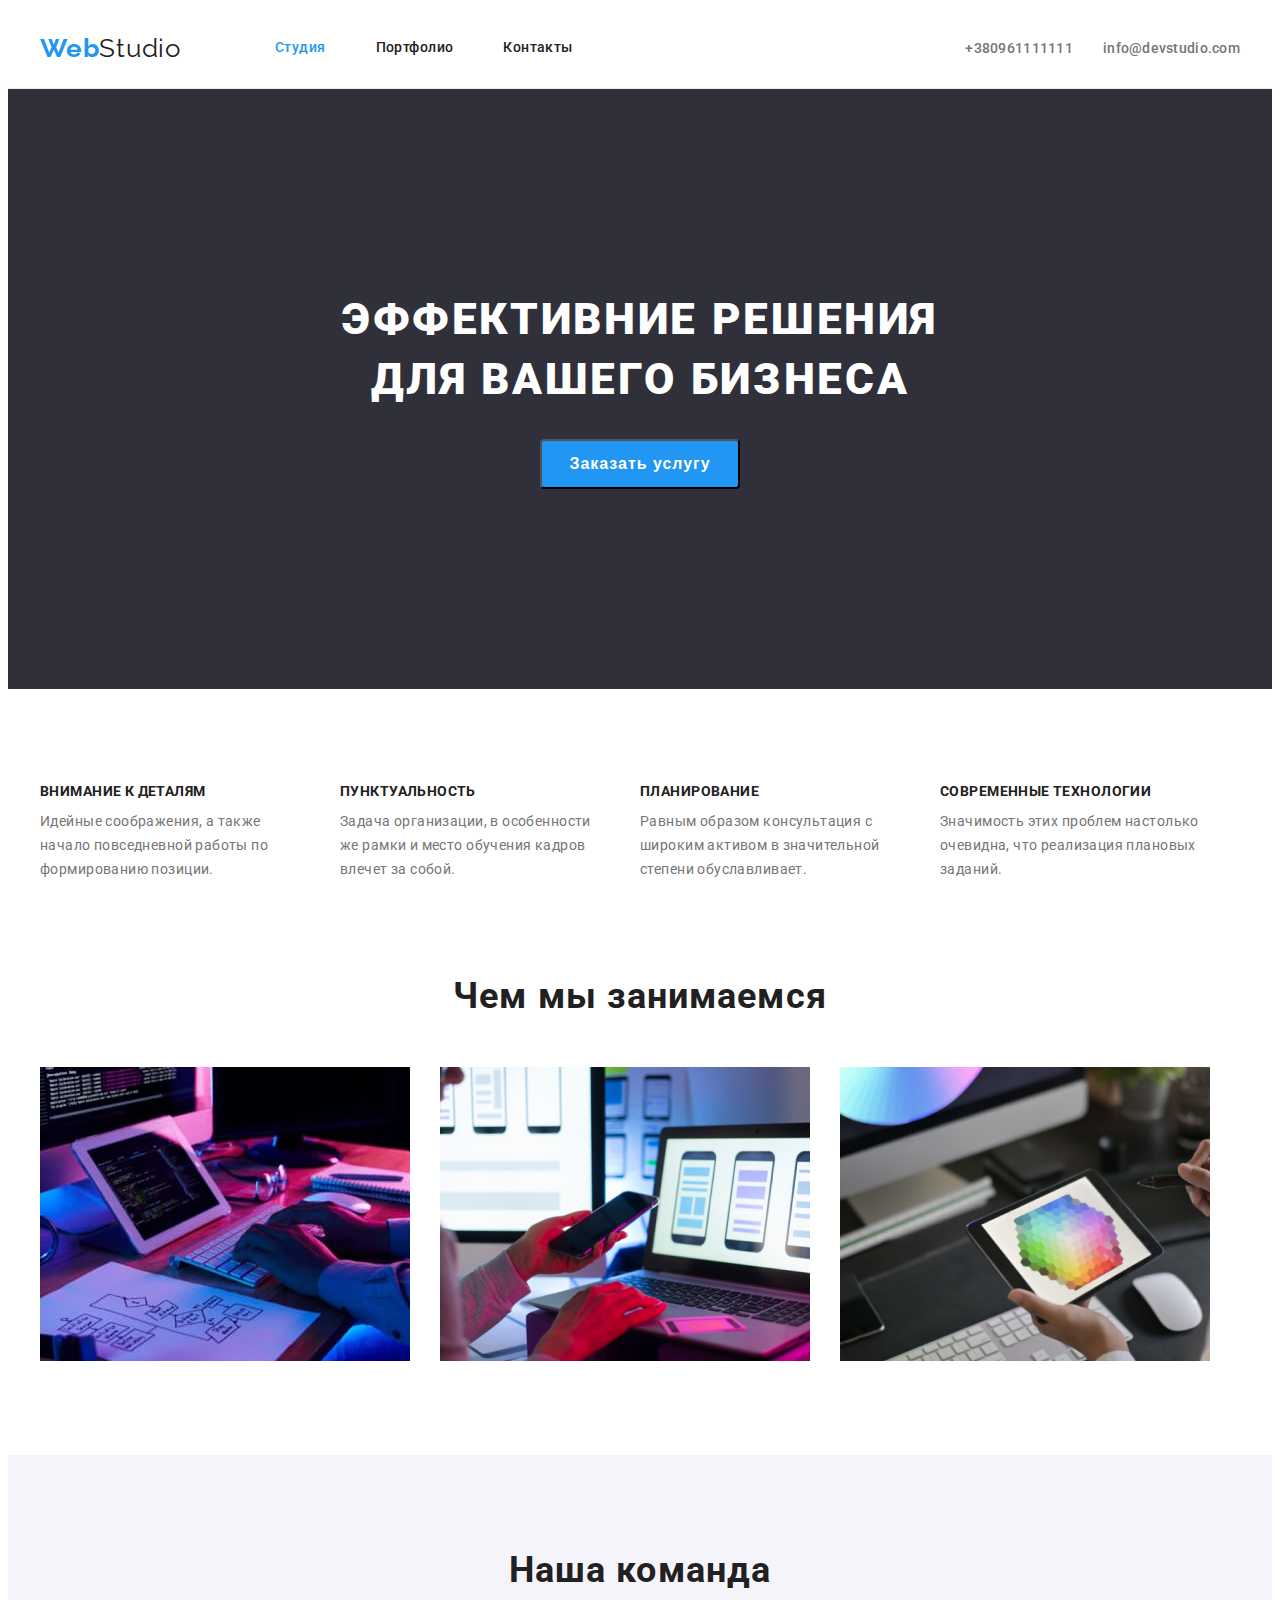
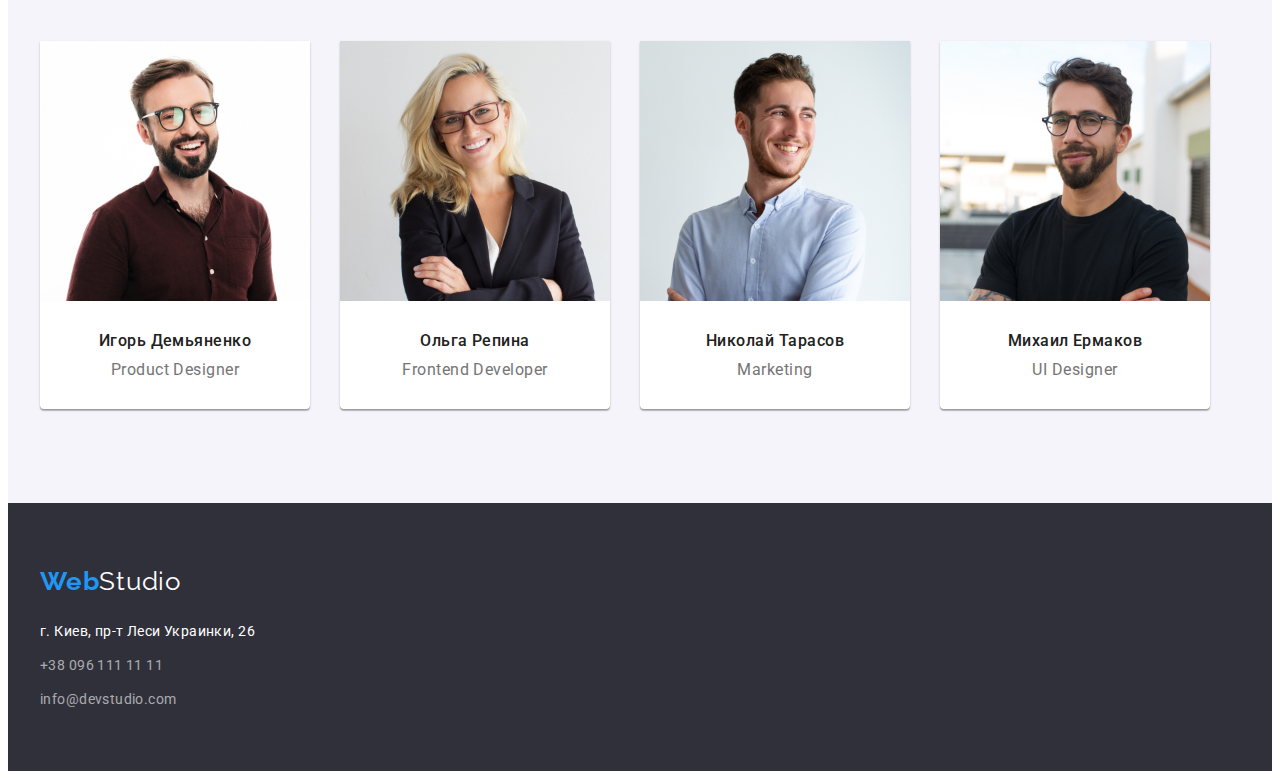
==== index.html @ aa166f22 "homework 4" ====
<!DOCTYPE html>
<html lang="ru">
  <head>
    <meta charset="UTF-8" />
    <link
      rel="stylesheet"
      href="https://cdnjs.cloudflare.com/ajax/libs/modern-normalize/1.1.0/modern-normalize.min.css"
      integrity="sha512-wpPYUAdjBVSE4KJnH1VR1HeZfpl1ub8YT/NKx4PuQ5NmX2tKuGu6U/JRp5y+Y8XG2tV+wKQpNHVUX03MfMFn9Q=="
      crossorigin="anonymous"
      referrerpolicy="no-referrer"
    />
    <title>WebStudio</title>
    <link rel="stylesheet" href="./css/styles.css" />
    <link rel="preconnect" href="https://fonts.googleapis.com" />
    <link rel="preconnect" href="https://fonts.gstatic.com" crossorigin />
    <link
      href="https://fonts.googleapis.com/css2?family=Raleway:wght@700&family=Roboto:wght@400;500;700;900&display=swap"
      rel="stylesheet"
    />
  </head>
  <body>
    <header class="header">
      <div class="header-container container">
        <nav class="header-navigation">
          <a href="./index.html" class="header-logo link">
            Web<span class="studio">Studio</span>
          </a>
          <ul class="header-list link">
            <li class="header-item">
              <a class="header-link link active-page" href="/index.html"
                >Студия</a
              >
            </li>
            <li class="header-item">
              <a class="header-link link" href="./Partfolio.html">Портфолио</a>
            </li>
            <li class="header-item">
              <a class="header-link link" href="">Контакты</a>
            </li>
          </ul>
        </nav>

        <ul class="contacts-header">
          <li class="blyat">
            <a class="header-phone" href="tel:+380961111111">+380961111111</a>
          </li>
          <li class="blyat">
            <a class="header-mail" href="mailto:info@devstudio.com"
              >info@devstudio.com</a
            >
          </li>
        </ul>
      </div>
    </header>

    <main>
      <section class="hero-box section">
        <div class="container">
          <h1 class="slogan">
            ЭФФЕКТИВНИЕ РЕШЕНИЯ<br />
            ДЛЯ ВАШЕГО БИЗНЕСА
          </h1>

          <button class="main-button" type="button">Заказать услугу</button>
        </div>
      </section>

      <section class="about section">
        <div class="container">
          <ul class="about-list">
            <li class="about-pluses">
              <h3 class="pluses">ВНИМАНИЕ К ДЕТАЛЯМ</h3>
              <p class="content">
                Идейные соображения, а также начало повседневной работы по
                формированию позиции.
              </p>
            </li>

            <li class="about-pluses">
              <h3 class="pluses">ПУНКТУАЛЬНОСТЬ</h3>
              <p class="content">
                Задача организации, в особенности же рамки и место обучения
                кадров влечет за собой.
              </p>
            </li>

            <li class="about-pluses">
              <h3 class="pluses">ПЛАНИРОВАНИЕ</h3>
              <p class="content">
                Равным образом консультация с широким активом в значительной
                степени обуславливает.
              </p>
            </li>

            <li class="about-pluses">
              <h3 class="pluses">СОВРЕМЕННЫЕ ТЕХНОЛОГИИ</h3>
              <p class="content">
                Значимость этих проблем настолько очевидна, что реализация
                плановых заданий.
              </p>
            </li>
          </ul>
        </div>
      </section>

      <section class="section our-task">
        <div class="container">
          <h2 class="our-job">Чем мы занимаемся</h2>

          <ul class="job-photos">
            <li class="job-li">
              <img src="./images/img.jpg" alt="парень пишет код" width="370" />
            </li>

            <li class="job-li">
              <img
                src="./images/img(1).png"
                alt="парень смотрит в смартфон"
                width="370"
              />
            </li>

            <li class="job-li">
              <img
                src="./images/img(2).png"
                alt="рисует соты на ipad"
                width="370"
              />
            </li>
          </ul>
        </div>
      </section>

      <section class="team-bg section">
        <div class="container">
          <h2 class="our-team">Наша команда</h2>

          <ul class="team-list">
            <li class="team">
              <img
                src="./images/img(3).jpg"
                alt="Игорь Демьяненко"
                width="270"
              />
              <div class="squad-names">
                <h3 class="squad">Игорь Демьяненко</h3>
                <p class="squad-job">Product Designer</p>
              </div>
            </li>

            <li class="team">
              <img src="./images/img(4).jpg" alt="Ольга Репина" width="270" />
              <div class="squad-names">
                <h3 class="squad">Ольга Репина</h3>
                <p class="squad-job">Frontend Developer</p>
              </div>
            </li>

            <li class="team">
              <img
                src="./images/img(5).jpg"
                alt="Николай Тарасов"
                width="270"
              />
              <div class="squad-names">
                <h3 class="squad">Николай Тарасов</h3>
                <p class="squad-job">Marketing</p>
              </div>
            </li>

            <li class="team">
              <img src="./images/img(6).jpg" alt="Михаил Ермаков" width="270" />
              <div class="squad-names">
                <h3 class="squad">Михаил Ермаков</h3>
                <p class="squad-job">UI Designer</p>
              </div>
            </li>
          </ul>
        </div>
      </section>
    </main>

    <footer class="footer-first">
      <div class="footer container">
        <a href="./index.html" class="webstudio-footer">
          Web<span class="studio-footer">Studio</span>
        </a>

        <address class="footer-links">
          <a
            class="footer-map first-footer-links"
            target="_blank"
            rel="noopener noreferrer"
            href="https://www.google.com/maps/place/%D0%B1%D1%83%D0%BB%D1%8C%D0%B2%D0%B0%D1%80+%D0%9B%D0%B5%D1%81%D1%96+%D0%A3%D0%BA%D1%80%D0%B0%D1%97%D0%BD%D0%BA%D0%B8,+26,+%D0%9A%D0%B8%D1%97%D0%B2,+02000/@50.4265807,30.5361971,17z/data=!3m1!4b1!4m5!3m4!1s0x40d4cf0e033ecbe9:0x57a4dffefec77da0!8m2!3d50.4265807!4d30.5383858"
            >г. Киев, пр-т Леси Украинки, 26</a
          >
          <a class="footer-phone first-footer-links" href="tel:+380961111111"
            >+38 096 111 11 11</a
          >
          <a
            class="footer-mail first-footer-links"
            href="mailto:info@devstudio.com"
            >info@devstudio.com</a
          >
        </address>
      </div>
    </footer>
  </body>
</html>
---- css/styles.css ----
:root{
    
    --theme-color: #2196F3;

    --text-primary: #212121;
    --text-secondary: #757575;

  

}

body {
    font-family: "Roboto", sans-serif;
    letter-spacing: 0.02em;
  }

ul{
    list-style: none;
}

a{
    text-decoration: none;
}

address{
    font-style: normal;
}

.section{
    padding-top: 94px;
    padding-bottom: 94px;
    padding: 94px 0;
}

.container{  
        padding: 0 15px;
        width: 1200px;
        margin: 0 auto;
}



p,
h1,
h2,
h3,
h4,
h5,
h6 {
  margin: 0;
}

ul {
  list-style: none;
  margin: 0;
  padding-left: 0;
}

img {
  display: block;
  max-width: 100%;
  height: auto;
}




/* =========== Header styles starts here =========== */

.header-list {
    display: flex;
  }
  .header-item:not(:last-child) {
    margin-right: 50px;
  }
 

  .header {
    border-bottom: 1px solid #ececec;
    padding: 0;
  }




.header-container{
    display: flex;
    align-items: center;
    
   

}


.header-navigation {
    display: flex;
    align-items: center;
  }




.contacts-header{
    display: flex;
    margin-left: auto;
    align-items: center;

}

.blyat:not(:last-child){
        margin-right: 30px;
      
}


.header-logo {
    color: var(--theme-color);
    font-family: Raleway;
    font-weight: 700;
    font-size: 26px;
    line-height: 1.19;
    letter-spacing: 0.03em;
    margin-right: 94px;
  }

  .header-link {
    font-weight: 500;
    font-size: 14px;
    line-height: 1.14;
    letter-spacing: 0.03em;
    color: var(--text-primary);
    padding-top: 32px;
    padding-bottom: 32px;
    display: block;
  }
  
  .header-link:hover,
  .header-link:focus {
    color: var(--theme-color);
  }




.studio{

font-family: Raleway;
font-size: 26px;
font-style: normal;
font-weight: 400;
line-height: 36px;
letter-spacing: 0.03em;
text-align: left;

color: var(--text-primary);
}




.nav-link{
    
    
    
    font-size: 14px;
 
    font-weight: 500;
    line-height: 16px;
    letter-spacing: 0.02em;
    text-align: left;
      
     color: var(--text-primary)

}       
.nav-link:hover,
.nav-link:focus{
    color: var(--theme-color)
}           
.active-page{
    color: var(--theme-color);
}


.header-phone,
.header-mail{
   
    font-size: 14px;
   
    font-weight: 500;
    line-height: 16px;
    letter-spacing: 0.02em;
    text-align: left;

    color: var(--text-secondary)
}
.header-phone:hover,
.header-mail:hover,
.header-phone:focus,
.header-mail:focus{

    color: var(--theme-color);
}
.slogan{
   
    font-size: 44px;
  
    font-weight: 900;
    line-height: 60px;
    letter-spacing: 0.06em;
    text-align: center;
    margin-bottom: 30px;
    

color: #FFFFFF;
}


.main-button{  
 
font-size: 16px;

font-weight: 700;
line-height: 30px;
letter-spacing: 0.06em;
text-align: center;
color: #FFFFFF;
background-color: #2196F3;

height: 50px;
width: 200px;
left: 700px;
top: 430px;
border-radius: 4px;

}

.main-batton:focus,
.main-button:hover{
    background-color: #188CE8;
}


.hero-box{
padding-top: 200px;
padding-bottom: 200px;
text-align: center;
background-color: #2F303A;


}

.button-container{
    padding: 0;
}



.about-list{
    display: flex;
    margin-right: -30px;
}

.about-pluses{
    margin-right: 30px;
    margin-left: 0;
    width: 270px;
}


.pluses{

font-size: 14px;

font-weight: 700;
line-height: 16px;
letter-spacing: 0.03em;
text-align: left;

margin-bottom: 10px;

color: var(--text-primary);
}

.content{
 
font-size: 14px;

font-weight: 400;
line-height: 24px;
letter-spacing: 0.03em;
text-align: left;

color: var(--text-secondary);
}

.job-photos{
    display: flex;
 
}

.job-li:not(:last-child){
    margin-right: 30px;
}


.our-job{
   
font-size: 36px;

font-weight: 700;
line-height: 42px;
letter-spacing: 0.03em;
text-align: center;

margin-bottom: 50px;

color: var(--text-primary);
}


.our-task{
    padding-top: 0;
}

.team-bg{
background: #F5F4FA;
}


.team-list{
    display: flex;
    margin-right: -30px;
}

.team{
    margin-right: 30px;

box-shadow: 0px 1px 3px rgba(0, 0, 0, 0.12), 0px 1px 1px rgba(0, 0, 0, 0.14),
    0px 2px 1px rgba(0, 0, 0, 0.2);
  border-radius: 0px 0px 4px 4px;
  background-color: #fff;
}





.our-team{
 
font-size: 36px;

font-weight: 700;
line-height: 42px;
letter-spacing: 0.03em;
text-align: center;
margin-bottom: 50px;

color: var(--text-primary);
}

.squad{
  
font-size: 16px;

font-weight: 500;
line-height: 19px;
letter-spacing: 0.03em;
text-align: center;

margin-bottom: 10px;

color: var(--text-primary);
}


.squad-names{
    padding-top: 30px;
    padding-bottom: 30px;
}

.squad-job{
 
font-size: 16px;

font-weight: 400;
line-height: 19px;
letter-spacing: 0.03em;
text-align: center;

color: var(--text-secondary);
}

.webstudio-footer{
    font-family: Raleway;
font-size: 26px;
font-style: normal;
font-weight: 700;
line-height: 31px;
letter-spacing: 0.03em;
text-align: left;


color: var(--theme-color);
}

.studio-footer{
font-family: Raleway;
font-size: 26px;
font-style: normal;
font-weight: 400;
line-height: 36px;
letter-spacing: 0.03em;
text-align: left;


color: #FFFFFF;
}
.webstudio-footer:hover,
.webstudio-footer:focus{
    color: var(--theme-color);
    
}

.footer-map{
  
font-size: 14px;

font-weight: 400;
line-height: 24px;
letter-spacing: 0.03em;
text-align: left;

color: #FFFFFF;
}


.footer-phone,
.footer-mail{
  
    font-size: 14px;
   
    font-weight: 400;
    line-height: 24px;
    letter-spacing: 0.03em;
    text-align: left;

    color: #FFFFFF99;
}

.footer-map:hover,
.footer-map:focus,
.footer-phone:hover,
.footer-phone:focus,
.footer-mail:hover,
.footer-mail:focus{
    color: var(--theme-color);
}

.footer-first{

background-color: #2F303A;
}

.footer-first{
  padding-top: 60px;
  padding-bottom: 60px;
}

.footer-links{
    display: flex;
    flex-direction: column;
    margin-top: 20px;
}

.first-footer-links:not(:last-child){
    margin-bottom: 10px;
}

.partfolio-box{
    padding-top: 20px;
    padding-bottom: 20px;
    padding-left: 24px;
    padding-right: 24px;

    border-left: 1px solid #EEEEEE;
    border-bottom: 1px solid #EEEEEE;
    border-right: 1px solid #EEEEEE;

    
    box-shadow: 0px 1px 3px rgba(0, 0, 0, 0.12), 0px 1px 1px rgba(0, 0, 0, 0.14),
    0px 2px 1px rgba(0, 0, 0, 0.2);
  border-radius: 0px 0px 4px 4px;
  background-color: #fff;
  
}




/*==========================================*/


.partfolio-nav {
    display: flex;
    margin-bottom: 50px;
    justify-content: center;
  }
  
  .buttons-partfolio-li:not(:last-child) {
    margin-right: 8px;
  }
  
  .buttons-partfolio {
    font-size: 16px;
    font-style: normal;
    font-weight: 500;
    line-height: 26px;
    letter-spacing: 0.03em;
  
    padding: 6px 22px;
  
    border-radius: 4px;
    border-color: #f5f4fa;
  
    color: var(--text-primary);
    background-color: #f5f4fa;
  }
  .buttons-partfolio:hover,
  .buttons-partfolio:focus {
    color: #ffffff;
    background-color: var(--theme-color);
  }
  
  .all-photos {
    flex-basis: calc((100% - 60px) / 3);
    margin-right: 30px;
    margin-bottom: 30px;
  }
  .all-photos:nth-child(2n + 1) {
    margin-right: 0;
  }
  
  .examples-item-title {
    font-weight: 700;
    font-size: 18px;
    line-height: 2;
    letter-spacing: 0.06em;
    color: var(--text-primary);
    margin-bottom: 4px;
  }
  
  .examples-item-paragraph {
    font-size: 16px;
    line-height: 1.87;
    letter-spacing: 0.03em;
    color: var(--text-secondary);
  }
  .examples {
    padding-top: 94px;
  }
  .examples-list-link {
    display: block;
  }
  .examples-list {
    display: flex;
    flex-wrap: wrap;
  }
  .examples-list-item {
    flex-basis: calc((100% - 60px) / 3);
    margin-bottom: 30px;
  }
  .examples-box {
    padding-left: 24px;
    padding-right: 24px;
    padding-bottom: 20px;
    padding-top: 20px;
    border-bottom: 1px solid #eeeeee;
    border-left: 1px solid #eeeeee;
    border-right: 1px solid #eeeeee;
  }
  
  .examples-list-item img {
    width: 100%;
  }
  
  .examples-list-item:not(:nth-child(3n)) {
    margin-right: 30px;
  }
  
  .examples-list-link:hover,
  .examples-list-link:focus {
    box-shadow: 0px 1px 1px rgba(0, 0, 0, 0.12), 0px 4px 4px rgba(0, 0, 0, 0.06),
      1px 4px 6px rgba(0, 0, 0, 0.16);
  }
  
  .examples-list-item:nth-last-child(-n + 3) {
    margin-bottom: 0;
  }
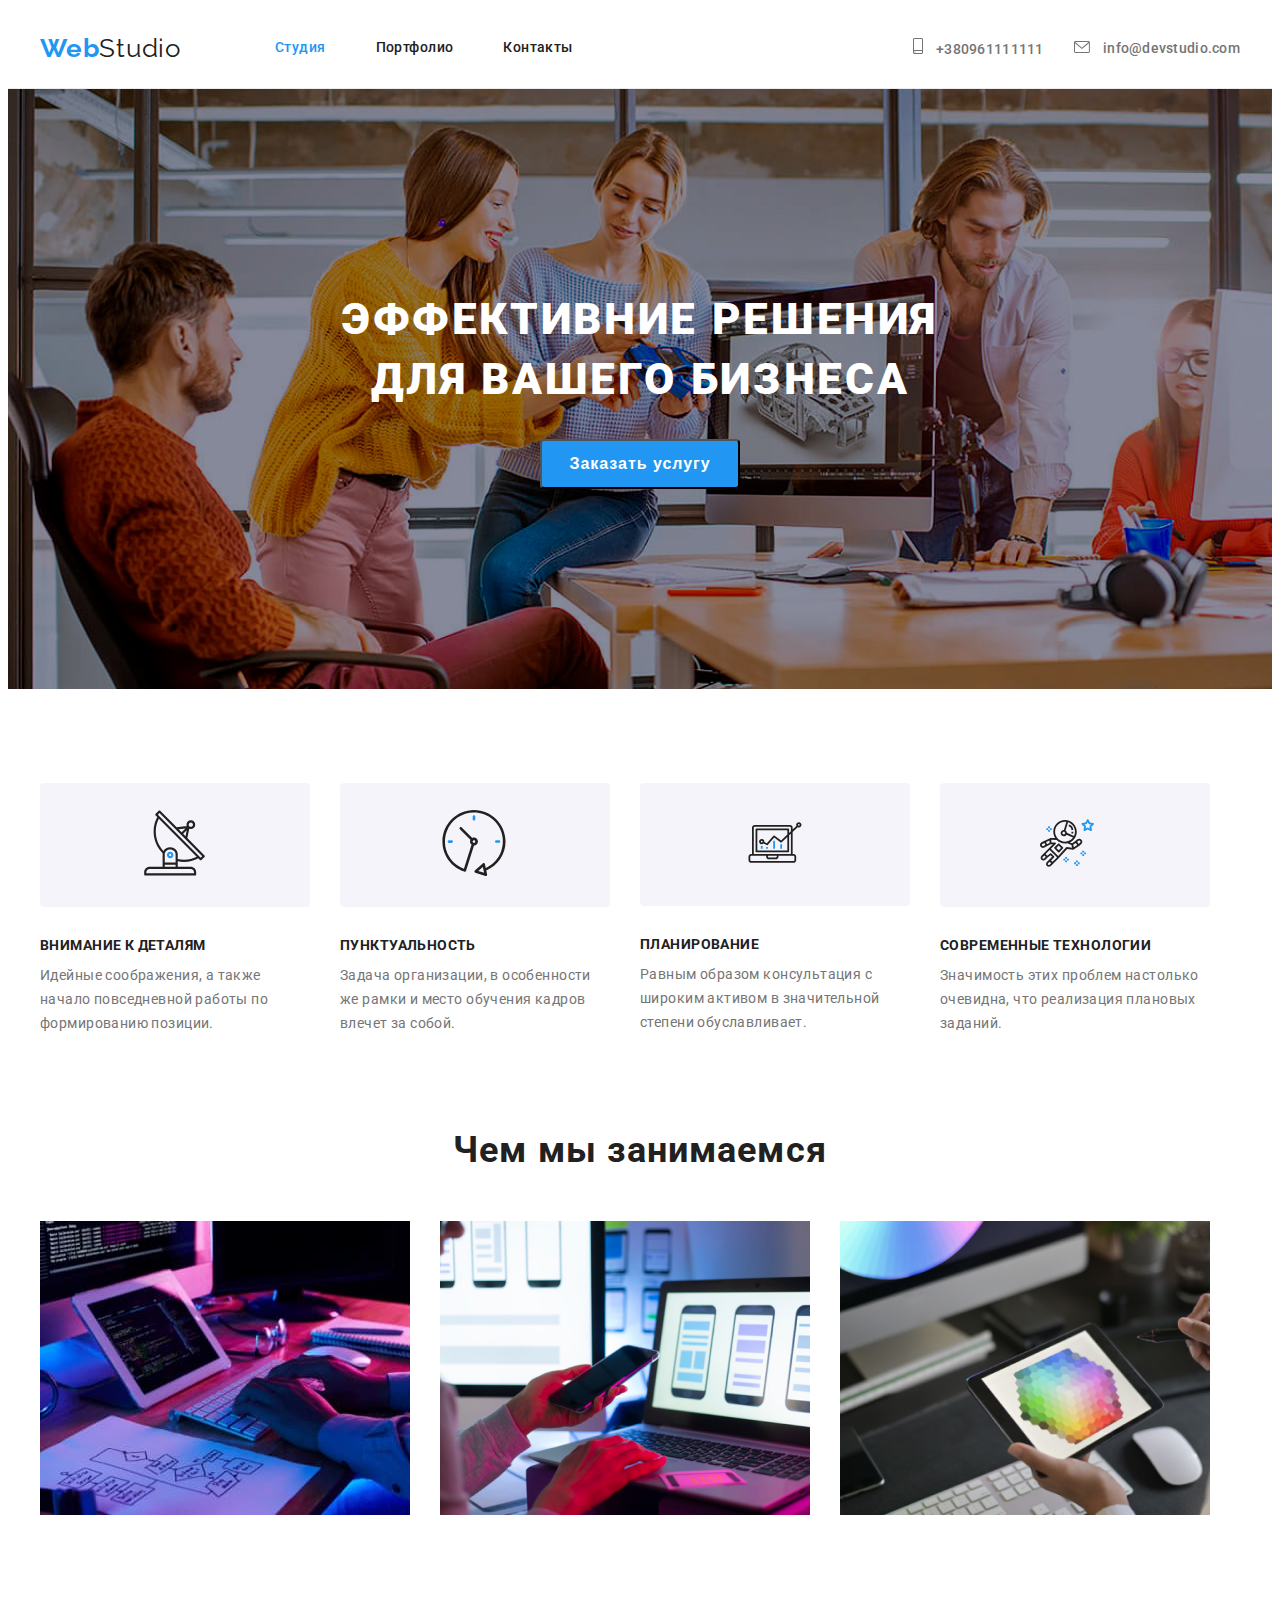
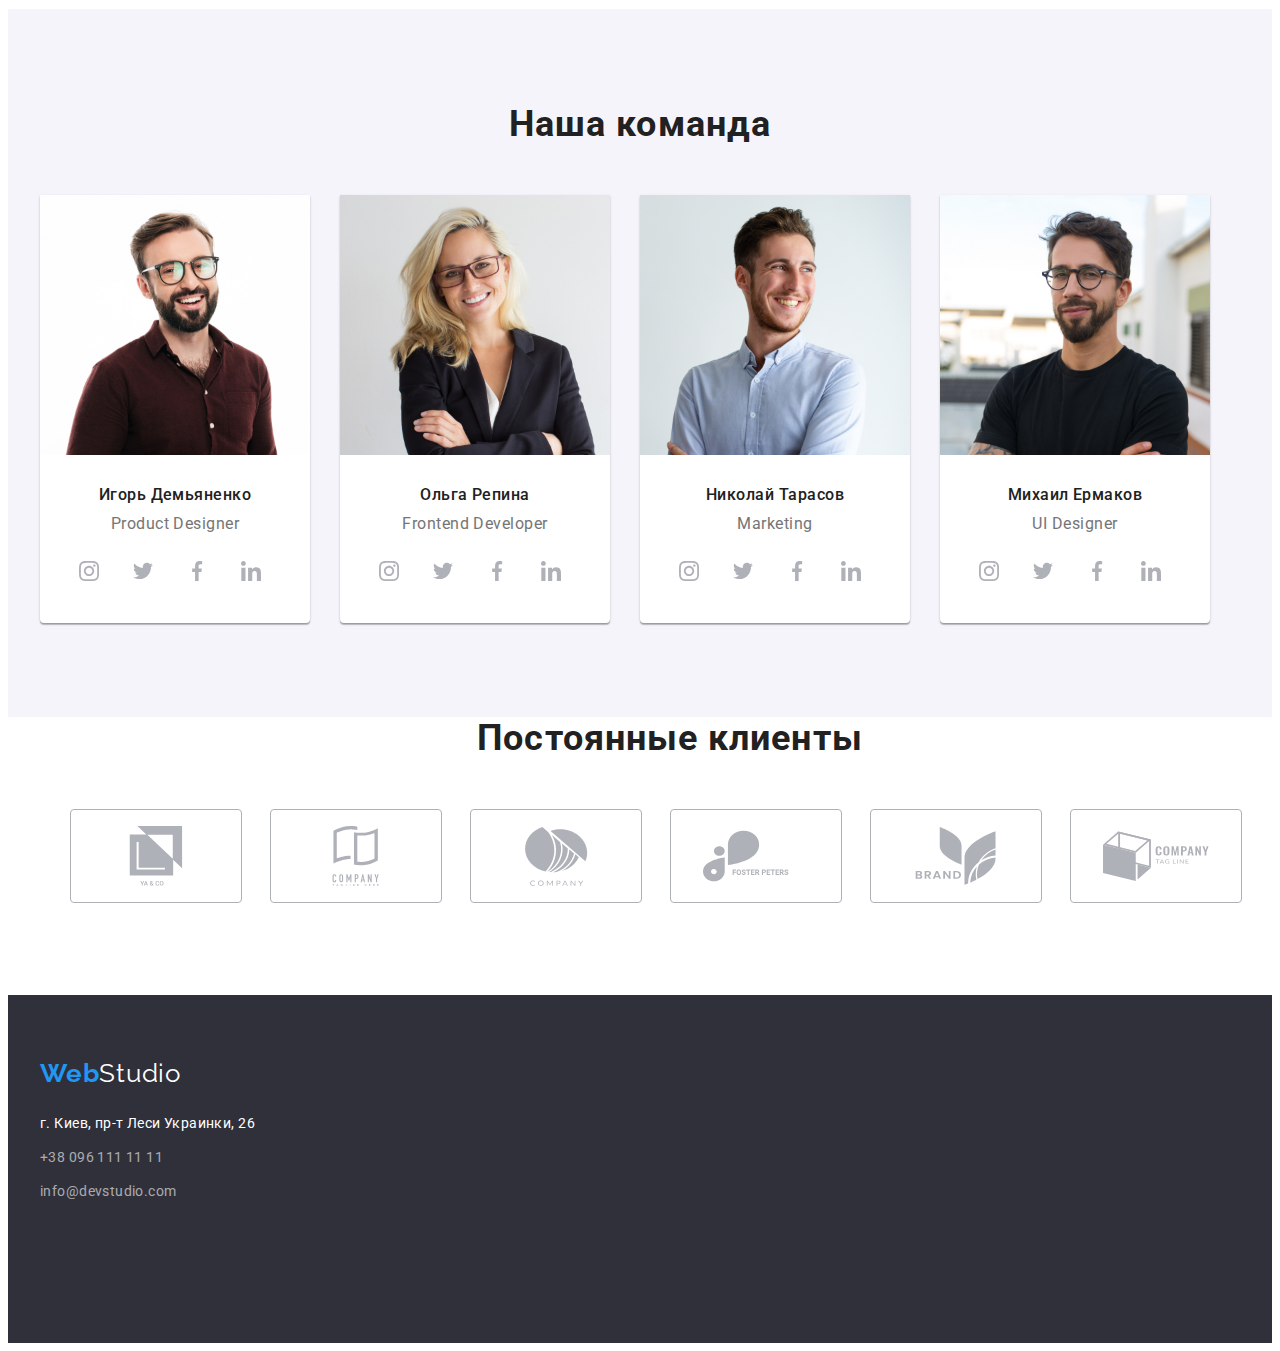
==== commit 11279335: "homrwork4" ====
--- a/index.html
+++ b/index.html
@@ -42,17 +42,24 @@
 
         <ul class="contacts-header">
           <li class="blyat">
-            <a class="header-phone" href="tel:+380961111111">+380961111111</a>
+            <a class="header-phone" href="tel:+380961111111">
+              <svg class="phone-icon">
+                <use href="./images/sprite.svg#icon-smartphone"></use>
+                </svg>
+              +380961111111</a>
           </li>
           <li class="blyat">
             <a class="header-mail" href="mailto:info@devstudio.com"
-              >info@devstudio.com</a
+              > <svg class="mail-icon">
+                <use href="./images/sprite.svg#icon-envelope"></use>
+              </svg> info@devstudio.com</a
             >
           </li>
         </ul>
       </div>
     </header>
 
+    
     <main>
       <section class="hero-box section">
         <div class="container">
@@ -69,6 +76,11 @@
         <div class="container">
           <ul class="about-list">
             <li class="about-pluses">
+              <div class="pluses-icon">
+              <svg class="icon-antenna">
+                <use href="./images/sprite.svg#icon-antenna"></use>
+              </svg>
+              </div>
               <h3 class="pluses">ВНИМАНИЕ К ДЕТАЛЯМ</h3>
               <p class="content">
                 Идейные соображения, а также начало повседневной работы по
@@ -77,6 +89,11 @@
             </li>
 
             <li class="about-pluses">
+              <div class="pluses-icon">
+              <svg class="icon-clock">
+                <use href="./images/sprite.svg#icon-clock"></use>
+              </svg>
+            </div>
               <h3 class="pluses">ПУНКТУАЛЬНОСТЬ</h3>
               <p class="content">
                 Задача организации, в особенности же рамки и место обучения
@@ -85,6 +102,11 @@
             </li>
 
             <li class="about-pluses">
+              <div class="pluses-icon">
+              <svg class="icon-diagram">
+                <use href="./images/sprite.svg#icon-diagram"></use>
+              </svg>
+            </div>
               <h3 class="pluses">ПЛАНИРОВАНИЕ</h3>
               <p class="content">
                 Равным образом консультация с широким активом в значительной
@@ -93,6 +115,11 @@
             </li>
 
             <li class="about-pluses">
+              <div class="pluses-icon">
+              <svg class="icon-astronaut">
+                <use href="./images/sprite.svg#icon-astronaut"></use>
+              </svg>
+            </div>
               <h3 class="pluses">СОВРЕМЕННЫЕ ТЕХНОЛОГИИ</h3>
               <p class="content">
                 Значимость этих проблем настолько очевидна, что реализация
@@ -145,14 +172,84 @@
               <div class="squad-names">
                 <h3 class="squad">Игорь Демьяненко</h3>
                 <p class="squad-job">Product Designer</p>
+                <ul class="icons-ul">
+                  <li class="social-item">
+                    <a href="#" class="social-link instagram">
+                      <svg class="social-icon">
+                       <use href="./images/sprite.svg#icon-instagram"></use>
+                      </svg>
+                    </a>
+                  </li>
+
+                  <li class="social-item">
+                    <a href="" class="social-link">
+                      <svg class="social-icon">
+                       <use href="./images/sprite.svg#icon-twitter"></use>
+                      </svg>
+                    </a>
+                  </li>
+
+                  <li class="social-item">
+                    <a href="" class="social-link">
+                      <svg class="social-icon">
+                       <use href="./images/sprite.svg#icon-facebook"></use>
+                      </svg>
+                    </a>
+                  </li>
+
+                  <li class="social-item">
+                    <a href="" class="social-link">
+                      <svg class="social-icon">
+                       <use href="./images/sprite.svg#icon-linkedin"></use>
+                      </svg>
+                    </a>
+                  </li>
+
+                </ul>
+
               </div>
             </li>
+            
 
             <li class="team">
               <img src="./images/img(4).jpg" alt="Ольга Репина" width="270" />
               <div class="squad-names">
                 <h3 class="squad">Ольга Репина</h3>
                 <p class="squad-job">Frontend Developer</p>
+                <ul class="icons-ul">
+                  <li class="social-item">
+                    <a href="#" class="social-link instagram">
+                      <svg class="social-icon">
+                       <use href="./images/sprite.svg#icon-instagram"></use>
+                      </svg>
+                    </a>
+                  </li>
+
+                  <li class="social-item">
+                    <a href="" class="social-link">
+                      <svg class="social-icon">
+                       <use href="./images/sprite.svg#icon-twitter"></use>
+                      </svg>
+                    </a>
+                  </li>
+
+                  <li class="social-item">
+                    <a href="" class="social-link">
+                      <svg class="social-icon">
+                       <use href="./images/sprite.svg#icon-facebook"></use>
+                      </svg>
+                    </a>
+                  </li>
+
+                  <li class="social-item">
+                    <a href="" class="social-link">
+                      <svg class="social-icon">
+                       <use href="./images/sprite.svg#icon-linkedin"></use>
+                      </svg>
+                    </a>
+                  </li>
+
+                </ul>
               </div>
             </li>
 
@@ -165,6 +262,40 @@
               <div class="squad-names">
                 <h3 class="squad">Николай Тарасов</h3>
                 <p class="squad-job">Marketing</p>
+                <ul class="icons-ul">
+                  <li class="social-item">
+                    <a href="#" class="social-link instagram">
+                      <svg class="social-icon">
+                       <use href="./images/sprite.svg#icon-instagram"></use>
+                      </svg>
+                    </a>
+                  </li>
+
+                  <li class="social-item">
+                    <a href="" class="social-link">
+                      <svg class="social-icon">
+                       <use href="./images/sprite.svg#icon-twitter"></use>
+                      </svg>
+                    </a>
+                  </li>
+
+                  <li class="social-item">
+                    <a href="" class="social-link">
+                      <svg class="social-icon">
+                       <use href="./images/sprite.svg#icon-facebook"></use>
+                      </svg>
+                    </a>
+                  </li>
+
+                  <li class="social-item">
+                    <a href="" class="social-link">
+                      <svg class="social-icon">
+                       <use href="./images/sprite.svg#icon-linkedin"></use>
+                      </svg>
+                    </a>
+                  </li>
+
+                </ul>
               </div>
             </li>
 
@@ -173,11 +304,109 @@
               <div class="squad-names">
                 <h3 class="squad">Михаил Ермаков</h3>
                 <p class="squad-job">UI Designer</p>
+                <ul class="icons-ul">
+                  <li class="social-item">
+                    <a href="#" class="social-link instagram">
+                      <svg class="social-icon">
+                       <use href="./images/sprite.svg#icon-instagram"></use>
+                      </svg>
+                    </a>
+                  </li>
+
+                  <li class="social-item">
+                    <a href="" class="social-link">
+                      <svg class="social-icon">
+                       <use href="./images/sprite.svg#icon-twitter"></use>
+                      </svg>
+                    </a>
+                  </li>
+
+                  <li class="social-item">
+                    <a href="" class="social-link">
+                      <svg class="social-icon">
+                       <use href="./images/sprite.svg#icon-facebook"></use>
+                      </svg>
+                    </a>
+                  </li>
+
+                  <li class="social-item">
+                    <a href="" class="social-link">
+                      <svg class="social-icon">
+                       <use href="./images/sprite.svg#icon-linkedin"></use>
+                      </svg>
+                    </a>
+                  </li>
+
+                </ul>
               </div>
             </li>
           </ul>
         </div>
       </section>
+
+      <section class="regular-customers">
+        <div class="container">
+
+          <h2 class="vip">Постоянные клиенты</h2>
+
+          <ul class="regular-ul">
+            <li class="regular-icons">
+              <div class="regular-div">
+              <svg class="icon-1">
+                <use href="./images/sprite.svg#icon-1"></use>
+              </svg>
+            </div>
+            </li>
+
+            <li class="regular-icons">
+              <div class="regular-div">
+              <svg class="icon-1">
+                <use href="./images/sprite.svg#icon-2"></use>
+              </svg>
+            </div>
+            </li>
+
+            <li class="regular-icons">
+              <div class="regular-div">
+              <svg class="icon-1">
+                <use href="./images/sprite.svg#icon-3"></use>
+              </svg>
+            </div>
+            </li>
+
+            <li class="regular-icons">
+              <div class="regular-div">
+              <svg class="icon-1">
+                <use href="./images/sprite.svg#icon-4"></use>
+              </svg>
+            </div>
+            </li>
+
+            <li class="regular-icons">
+              <div class="regular-div">
+              <svg class="icon-1">
+                <use href="./images/sprite.svg#icon-5"></use>
+              </svg>
+            </div>
+            </li>
+
+            <li class="regular-icons">
+              <div class="regular-div">
+              <svg class="icon-1">
+                <use href="./images/sprite.svg#icon-6"></use>
+              </svg>
+            </div>
+            </li>
+          </ul>
+
+        </div>
+      </section>
+
+
+
+
+
+
     </main>
 
     <footer class="footer-first">
@@ -204,6 +433,13 @@
           >
         </address>
       </div>
+
+      <div class=footer-div>
+
+
+
+
+
     </footer>
   </body>
 </html>
--- a/css/styles.css
+++ b/css/styles.css
@@ -5,7 +5,6 @@
     --text-primary: #212121;
     --text-secondary: #757575;
 
-  
 
 }
 
@@ -104,6 +103,7 @@
     display: flex;
     margin-left: auto;
     align-items: center;
+    
 
 }
 
@@ -112,6 +112,14 @@
       
 }
 
+.header-phone:hover .phone-icon,
+.header-phone:focus .phone-icon{
+  fill: var(--theme-color);
+}
+.header-mail:hover .mail-icon,
+.header-mail:focus .mail-icon{
+  fill: var(--theme-color);
+}
 
 .header-logo {
     color: var(--theme-color);
@@ -141,7 +149,6 @@
 
 
 
-
 .studio{
 
 font-family: Raleway;
@@ -180,6 +187,20 @@
     color: var(--theme-color);
 }
 
+
+.phone-icon{
+  width: 10px;
+  height: 16px;
+  fill: var(--text-secondary);
+  margin-right: 10px;
+}
+
+.mail-icon{
+  width: 16px;
+  height: 12px;
+  fill: var(--text-secondary);
+  margin-right: 10px;
+}
 
 .header-phone,
 .header-mail{
@@ -239,19 +260,58 @@
     background-color: #188CE8;
 }
 
+.icon-antenna{
+  width: 65px;
+  height: 70px;
+  margin-left: 102px;
+  margin-right: 102px;
+  margin-top: 25px;
+  margin-bottom: 25px;
+ 
+}
+
+.icon-clock{
+  width: 66px;
+  height: 70px;
+  margin-left: 101px;
+  margin-right: 101px;
+  margin-top: 25px;
+  margin-bottom: 25px;
+}
+
+.icon-diagram{
+  width: 70px;
+  height: 53px;
+  margin-left: 100px;
+  margin-right: 100px;
+  margin-top: 33px;
+  margin-bottom: 33px;
+}
+
+.icon-astronaut{
+  width: 54px;
+  height: 60px;
+  margin-left: 100px;
+  margin-right: 100px;
+  margin-top: 30px;
+  margin-bottom: 30px;
+
+}
 
 .hero-box{
 padding-top: 200px;
 padding-bottom: 200px;
 text-align: center;
 background-color: #2F303A;
-
-
-}
+background-image: url(../images/Img\(back\).png);
+
+}
+
 
 .button-container{
     padding: 0;
 }
+
 
 
 
@@ -267,6 +327,15 @@
 }
 
 
+.pluses-icon{
+  width: 270px;
+  margin-right: 30px;
+  background-color:  #F5F4FA;
+  margin-bottom: 30px;
+  border-radius: 4px;
+}
+
+
 .pluses{
 
 font-size: 14px;
@@ -341,6 +410,46 @@
   background-color: #fff;
 }
 
+.social-icon{
+  width: 20px; 
+  height: 20px;
+  fill: #AFB1B8;
+}
+
+.social-item{
+  width: 44px;
+  height: 44px;
+  margin-right: 10px;
+}
+
+
+.icons-ul{
+  display: flex;
+  justify-content: center;
+}
+
+
+
+.social-link{
+  display: flex;
+  align-items: center;
+  justify-content: center;
+  width: 100%;
+  height: 100%;
+  border-radius: 50%;
+}
+
+.social-link:hover,
+.social-link:focus{
+  background-color: var(--theme-color);
+}
+
+.social-link:hover .social-icon,
+.social-link:focus .social-icon{
+  fill:  #FFFFFF;
+}
+
+
 
 
 
@@ -386,9 +495,79 @@
 line-height: 19px;
 letter-spacing: 0.03em;
 text-align: center;
+margin-bottom: 16px;
 
 color: var(--text-secondary);
 }
+
+.vip{
+  font-size: 36px;
+
+font-weight: 700;
+line-height: 42px;
+letter-spacing: 0.03em;
+text-align: center;
+margin-bottom: 50px;
+
+color: var(--text-primary);
+}
+
+.regular-customers{
+  width: 1170px;
+  height: 184px;
+  margin: 0 auto;
+  margin-bottom: 94px;
+  
+}
+
+.regular-icons{
+  margin-right: 30px;
+  width: 170px;
+  height: 92px;
+}
+
+.icon-1{
+  width: 106px;
+  height: 60px;
+  fill: #AFB1B8;
+  margin-left: 32px;
+  margin-top: 16px;
+  
+}
+
+.regular-div{ 
+  width: 170px;
+  height: 92px;
+  border-radius: 4px;
+  border: 1px solid #AFB1B8;
+}
+
+.regular-ul{
+  display: flex; 
+}
+
+
+.icon-1:hover,
+.icon-1:focus{
+  fill: var(--theme-color);
+}
+
+
+.regular-div:hover,
+.regular-div:focus{
+  border-color: var(--theme-color);
+}
+
+
+
+
+
+
+
+
+
+
+
 
 .webstudio-footer{
     font-family: Raleway;
@@ -492,6 +671,16 @@
   border-radius: 0px 0px 4px 4px;
   background-color: #fff;
   
+}
+
+
+.footer-div{
+  display: flex;
+  width: 206px;
+  height: 80px;
+  margin-left: 516px;
+
+
 }
 
 
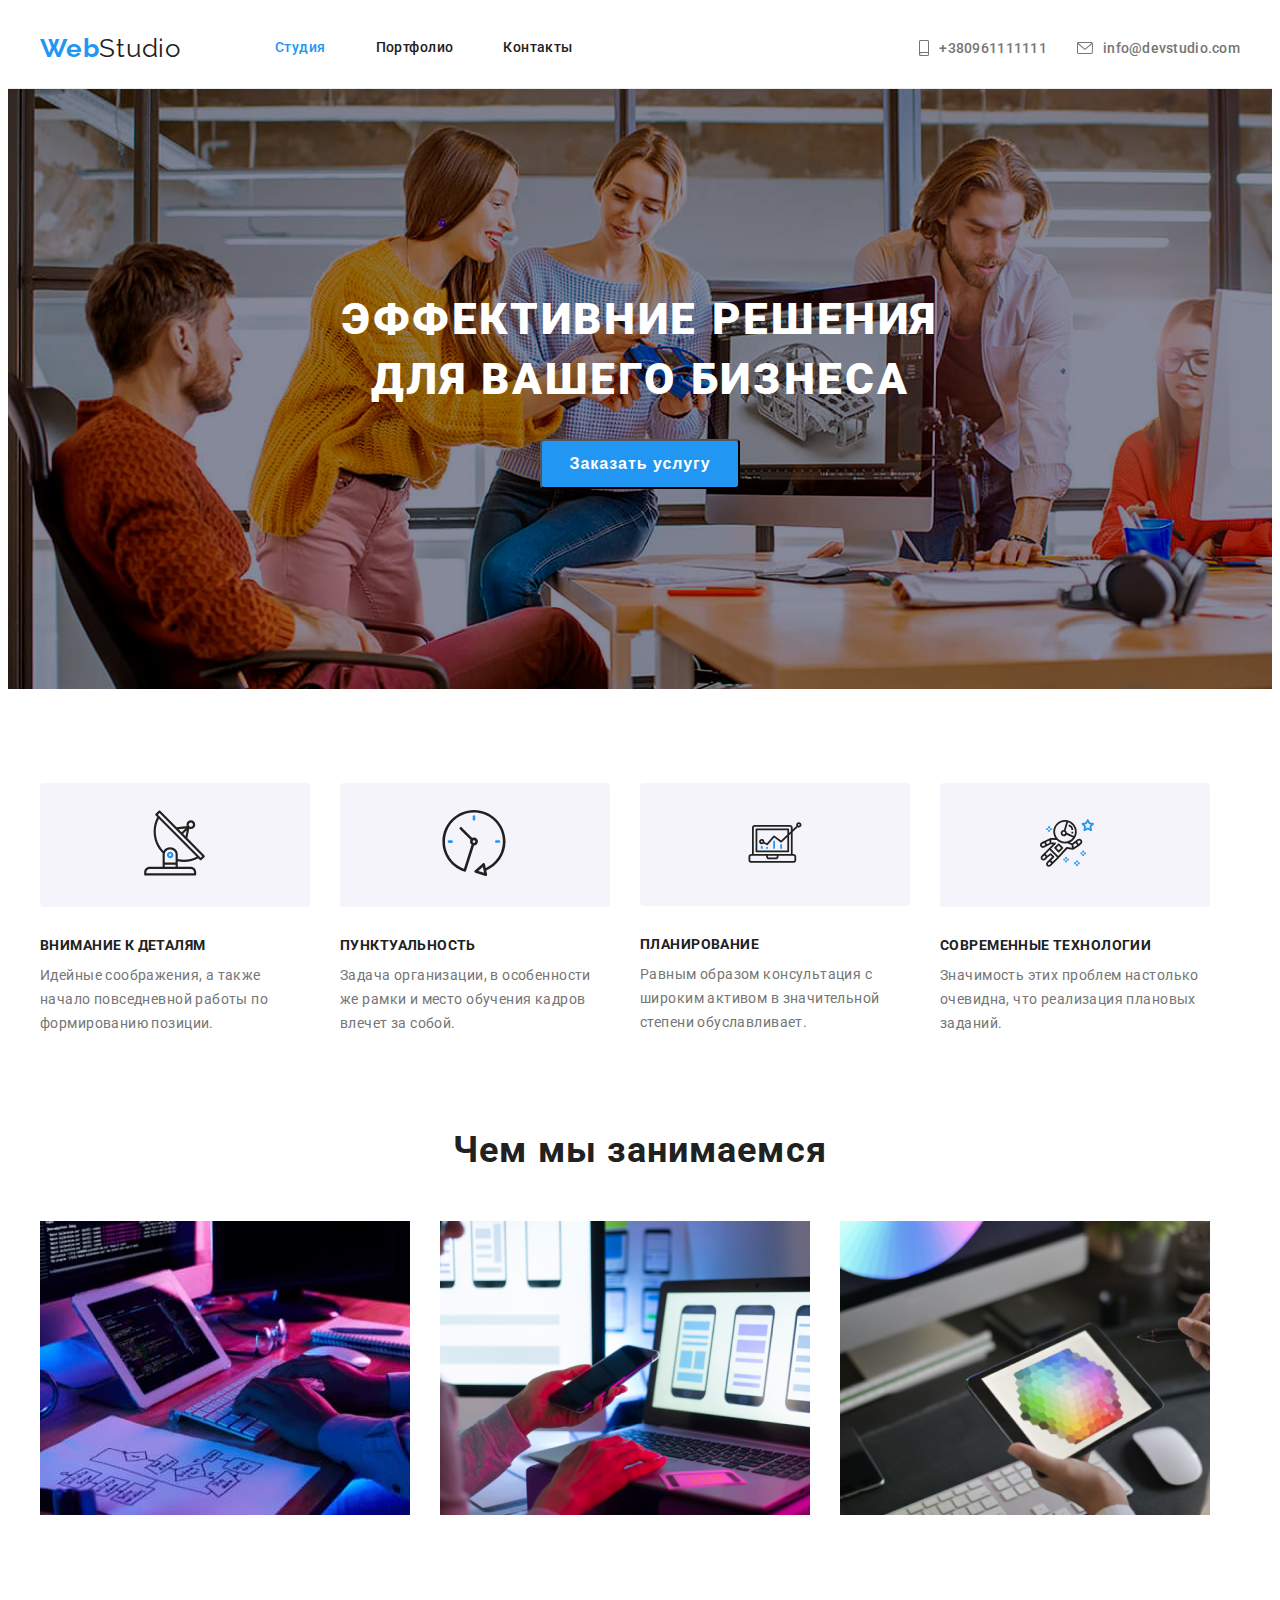
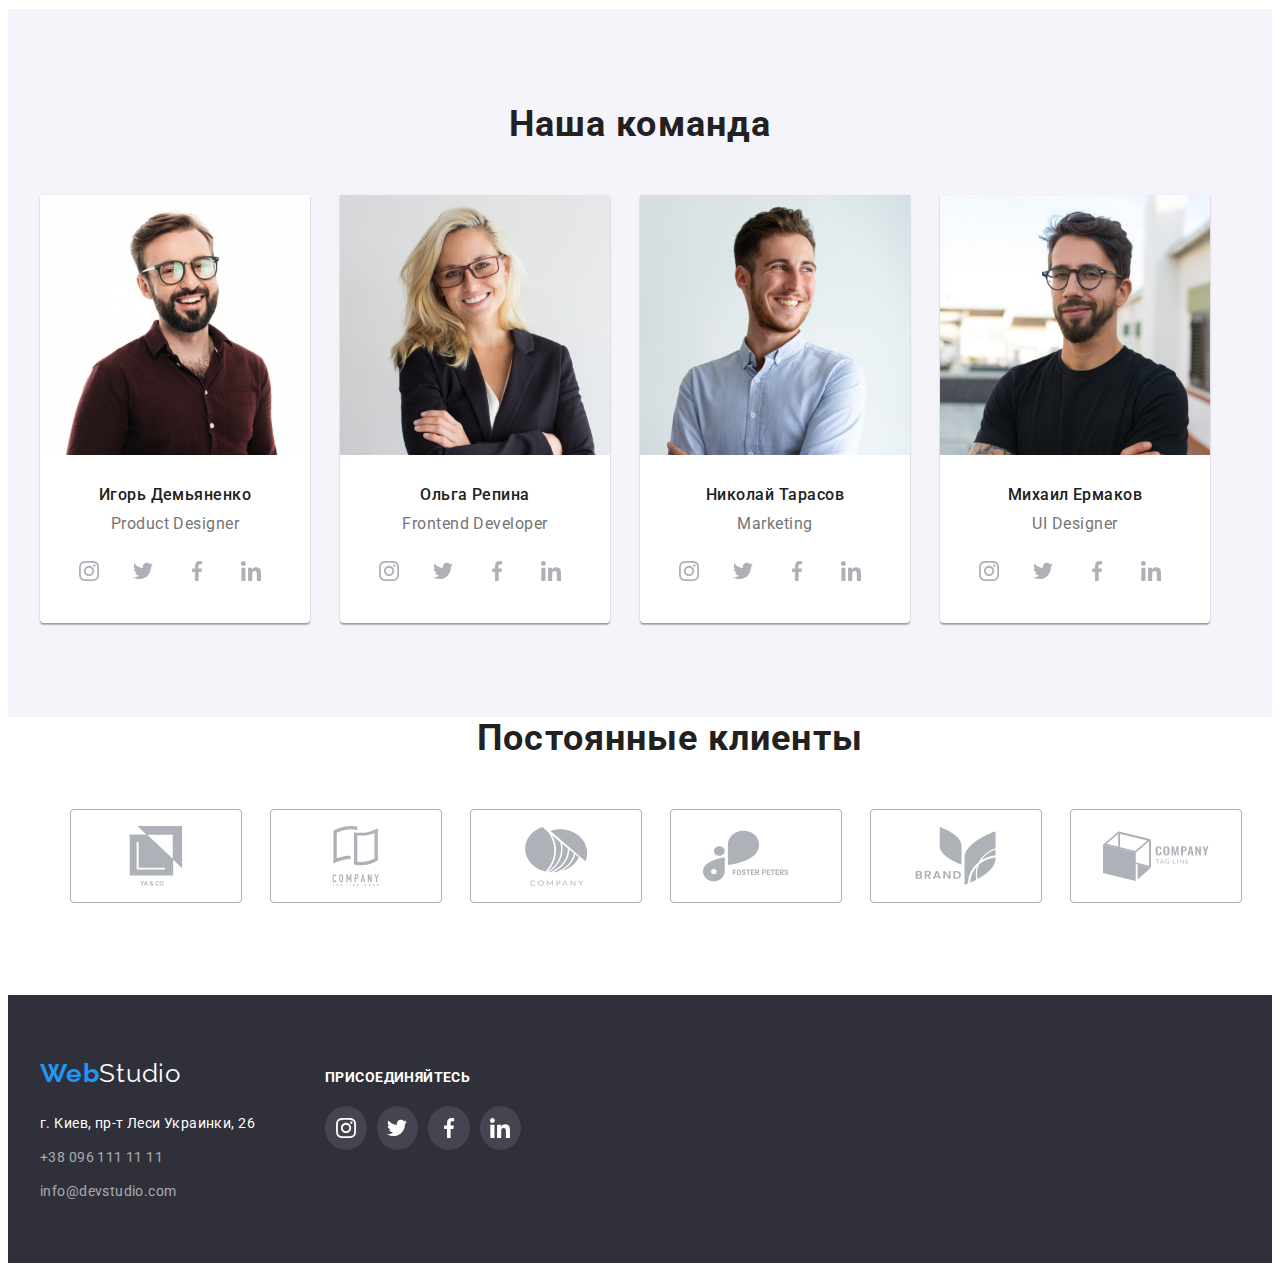
==== commit b67a36b6: "homework4" ====
--- a/index.html
+++ b/index.html
@@ -411,10 +411,11 @@
 
     <footer class="footer-first">
       <div class="footer container">
+        <div class="footer-contacts">
         <a href="./index.html" class="webstudio-footer">
           Web<span class="studio-footer">Studio</span>
         </a>
-
+    
         <address class="footer-links">
           <a
             class="footer-map first-footer-links"
@@ -433,13 +434,51 @@
           >
         </address>
       </div>
-
+    
       <div class=footer-div>
-
-
-
-
-
+        <h2 class="h-footer">присоединяйтесь</h2>
+        <ul class="icons-ul-footer">
+          <li class="social-item-footer">
+            <a href="#" class="social-link down">
+              <svg class="social-icon-footer">
+               <use href="./images/sprite.svg#icon-instagram"></use>
+              </svg>
+            </a>
+          </li>
+    
+          <li class="social-item-footer">
+            <a href="" class="social-link down">
+              <svg class="social-icon-footer">
+               <use href="./images/sprite.svg#icon-twitter"></use>
+              </svg>
+            </a>
+          </li>
+    
+          <li class="social-item-footer">
+            <a href="" class="social-link down">
+              <svg class="social-icon-footer">
+               <use href="./images/sprite.svg#icon-facebook"></use>
+              </svg>
+            </a>
+          </li>
+    
+          <li class="social-item-footer">
+            <a href="" class="social-link down">
+              <svg class="social-icon-footer">
+               <use href="./images/sprite.svg#icon-linkedin"></use>
+              </svg>
+            </a>
+          </li>
+    
+        </ul>
+      </div>
+    
+    
+    </div>
+    
+    
+    
+    
     </footer>
   </body>
 </html>
--- a/css/styles.css
+++ b/css/styles.css
@@ -67,85 +67,94 @@
 /* =========== Header styles starts here =========== */
 
 .header-list {
-    display: flex;
-  }
-  .header-item:not(:last-child) {
-    margin-right: 50px;
-  }
+  display: flex;
+}
+.header-item:not(:last-child) {
+  margin-right: 50px;
+}
+
+
+.header {
+  border-bottom: 1px solid #ececec;
+  padding: 0;
+}
+
+
+
+
+.header-container{
+  display: flex;
+  align-items: center;
+  
  
 
-  .header {
-    border-bottom: 1px solid #ececec;
-    padding: 0;
-  }
-
-
-
-
-.header-container{
-    display: flex;
-    align-items: center;
+}
+
+
+.header-navigation {
+  display: flex;
+  align-items: center;
+}
+
+
+
+
+.contacts-header{
+  display: flex;
+  margin-left: auto;
+  align-items: center;
+
+} 
+
+.blyat:not(:last-child){
+      margin-right: 30px;
     
-   
-
-}
-
-
-.header-navigation {
-    display: flex;
-    align-items: center;
-  }
-
-
-
-
-.contacts-header{
-    display: flex;
-    margin-left: auto;
-    align-items: center;
-    
-
-}
-
-.blyat:not(:last-child){
-        margin-right: 30px;
-      
+}
+
+.header-phone{
+display: flex;
+align-items: center;
+}
+
+.header-mail{
+display: flex;
+align-items: center;
 }
 
 .header-phone:hover .phone-icon,
 .header-phone:focus .phone-icon{
-  fill: var(--theme-color);
+fill: var(--theme-color);
 }
 .header-mail:hover .mail-icon,
 .header-mail:focus .mail-icon{
-  fill: var(--theme-color);
+fill: var(--theme-color);
 }
 
 .header-logo {
-    color: var(--theme-color);
-    font-family: Raleway;
-    font-weight: 700;
-    font-size: 26px;
-    line-height: 1.19;
-    letter-spacing: 0.03em;
-    margin-right: 94px;
-  }
-
-  .header-link {
-    font-weight: 500;
-    font-size: 14px;
-    line-height: 1.14;
-    letter-spacing: 0.03em;
-    color: var(--text-primary);
-    padding-top: 32px;
-    padding-bottom: 32px;
-    display: block;
-  }
-  
-  .header-link:hover,
-  .header-link:focus {
-    color: var(--theme-color);
-  }
+  color: var(--theme-color);
+  font-family: Raleway;
+  font-weight: 700;
+  font-size: 26px;
+  line-height: 1.19;
+  letter-spacing: 0.03em;
+  margin-right: 94px;
+}
+
+.header-link {
+  font-weight: 500;
+  font-size: 14px;
+  line-height: 1.14;
+  letter-spacing: 0.03em;
+  color: var(--text-primary);
+  padding-top: 32px;
+  padding-bottom: 32px;
+  display: block;
+}
+
+.header-link:hover,
+.header-link:focus {
+  color: var(--theme-color);
+}
 
 
 
@@ -166,78 +175,78 @@
 
 
 .nav-link{
+  
+  
+  
+  font-size: 14px;
+
+  font-weight: 500;
+  line-height: 16px;
+  letter-spacing: 0.02em;
+  text-align: left;
     
-    
-    
-    font-size: 14px;
- 
-    font-weight: 500;
-    line-height: 16px;
-    letter-spacing: 0.02em;
-    text-align: left;
-      
-     color: var(--text-primary)
+   color: var(--text-primary)
 
 }       
 .nav-link:hover,
 .nav-link:focus{
-    color: var(--theme-color)
+  color: var(--theme-color)
 }           
 .active-page{
-    color: var(--theme-color);
+  color: var(--theme-color);
 }
 
 
 .phone-icon{
-  width: 10px;
-  height: 16px;
-  fill: var(--text-secondary);
-  margin-right: 10px;
+width: 10px;
+height: 16px;
+fill: var(--text-secondary);
+margin-right: 10px;
 }
 
 .mail-icon{
-  width: 16px;
-  height: 12px;
-  fill: var(--text-secondary);
-  margin-right: 10px;
+width: 16px;
+height: 12px;
+fill: var(--text-secondary);
+margin-right: 10px;
 }
 
 .header-phone,
 .header-mail{
-   
-    font-size: 14px;
-   
-    font-weight: 500;
-    line-height: 16px;
-    letter-spacing: 0.02em;
-    text-align: left;
-
-    color: var(--text-secondary)
+ 
+  font-size: 14px;
+ 
+  font-weight: 500;
+  line-height: 16px;
+  letter-spacing: 0.02em;
+  text-align: left;
+
+  color: var(--text-secondary)
 }
 .header-phone:hover,
 .header-mail:hover,
 .header-phone:focus,
 .header-mail:focus{
 
-    color: var(--theme-color);
+  color: var(--theme-color);
 }
 .slogan{
-   
-    font-size: 44px;
-  
-    font-weight: 900;
-    line-height: 60px;
-    letter-spacing: 0.06em;
-    text-align: center;
-    margin-bottom: 30px;
-    
+ 
+  font-size: 44px;
+
+  font-weight: 900;
+  line-height: 60px;
+  letter-spacing: 0.06em;
+  text-align: center;
+  margin-bottom: 30px;
+  
 
 color: #FFFFFF;
 }
 
 
 .main-button{  
- 
+
 font-size: 16px;
 
 font-weight: 700;
@@ -257,44 +266,44 @@
 
 .main-batton:focus,
 .main-button:hover{
-    background-color: #188CE8;
+  background-color: #188CE8;
 }
 
 .icon-antenna{
-  width: 65px;
-  height: 70px;
-  margin-left: 102px;
-  margin-right: 102px;
-  margin-top: 25px;
-  margin-bottom: 25px;
- 
+width: 65px;
+height: 70px;
+margin-left: 102px;
+margin-right: 102px;
+margin-top: 25px;
+margin-bottom: 25px;
+
 }
 
 .icon-clock{
-  width: 66px;
-  height: 70px;
-  margin-left: 101px;
-  margin-right: 101px;
-  margin-top: 25px;
-  margin-bottom: 25px;
+width: 66px;
+height: 70px;
+margin-left: 101px;
+margin-right: 101px;
+margin-top: 25px;
+margin-bottom: 25px;
 }
 
 .icon-diagram{
-  width: 70px;
-  height: 53px;
-  margin-left: 100px;
-  margin-right: 100px;
-  margin-top: 33px;
-  margin-bottom: 33px;
+width: 70px;
+height: 53px;
+margin-left: 100px;
+margin-right: 100px;
+margin-top: 33px;
+margin-bottom: 33px;
 }
 
 .icon-astronaut{
-  width: 54px;
-  height: 60px;
-  margin-left: 100px;
-  margin-right: 100px;
-  margin-top: 30px;
-  margin-bottom: 30px;
+width: 54px;
+height: 60px;
+margin-left: 100px;
+margin-right: 100px;
+margin-top: 30px;
+margin-bottom: 30px;
 
 }
 
@@ -309,30 +318,30 @@
 
 
 .button-container{
-    padding: 0;
+  padding: 0;
 }
 
 
 
 
 .about-list{
-    display: flex;
-    margin-right: -30px;
+  display: flex;
+  margin-right: -30px;
 }
 
 .about-pluses{
-    margin-right: 30px;
-    margin-left: 0;
-    width: 270px;
+  margin-right: 30px;
+  margin-left: 0;
+  width: 270px;
 }
 
 
 .pluses-icon{
-  width: 270px;
-  margin-right: 30px;
-  background-color:  #F5F4FA;
-  margin-bottom: 30px;
-  border-radius: 4px;
+width: 270px;
+margin-right: 30px;
+background-color:  #F5F4FA;
+margin-bottom: 30px;
+border-radius: 4px;
 }
 
 
@@ -351,7 +360,7 @@
 }
 
 .content{
- 
+
 font-size: 14px;
 
 font-weight: 400;
@@ -363,17 +372,17 @@
 }
 
 .job-photos{
-    display: flex;
+  display: flex;
+
+}
+
+.job-li:not(:last-child){
+  margin-right: 30px;
+}
+
+
+.our-job{
  
-}
-
-.job-li:not(:last-child){
-    margin-right: 30px;
-}
-
-
-.our-job{
-   
 font-size: 36px;
 
 font-weight: 700;
@@ -386,9 +395,27 @@
 color: var(--text-primary);
 }
 
+.div-bg{
+position: relative;
+overflow: hidden;
+}
+.p-bg{
+font-weight: 700;
+font-size: 14px;
+line-height: 1.14;
+letter-spacing: 0.03em;
+text-transform: uppercase;
+color: #FFFFFF;
+background: rgba(47, 48, 58, 0.8);
+bottom: 0;
+position: absolute;
+padding: 27px 82px;
+width: 100%;
+}
+
 
 .our-task{
-    padding-top: 0;
+  padding-top: 0;
 }
 
 .team-bg{
@@ -397,56 +424,56 @@
 
 
 .team-list{
-    display: flex;
-    margin-right: -30px;
+  display: flex;
+  margin-right: -30px;
 }
 
 .team{
-    margin-right: 30px;
+  margin-right: 30px;
 
 box-shadow: 0px 1px 3px rgba(0, 0, 0, 0.12), 0px 1px 1px rgba(0, 0, 0, 0.14),
-    0px 2px 1px rgba(0, 0, 0, 0.2);
-  border-radius: 0px 0px 4px 4px;
-  background-color: #fff;
+  0px 2px 1px rgba(0, 0, 0, 0.2);
+border-radius: 0px 0px 4px 4px;
+background-color: #fff;
 }
 
 .social-icon{
-  width: 20px; 
-  height: 20px;
-  fill: #AFB1B8;
+width: 20px; 
+height: 20px;
+fill: #AFB1B8;
 }
 
 .social-item{
-  width: 44px;
-  height: 44px;
-  margin-right: 10px;
+width: 44px;
+height: 44px;
+margin-right: 10px;
 }
 
 
 .icons-ul{
-  display: flex;
-  justify-content: center;
+display: flex;
+justify-content: center;
 }
 
 
 
 .social-link{
-  display: flex;
-  align-items: center;
-  justify-content: center;
-  width: 100%;
-  height: 100%;
-  border-radius: 50%;
+display: flex;
+align-items: center;
+justify-content: center;
+width: 100%;
+height: 100%;
+border-radius: 50%;
 }
 
 .social-link:hover,
 .social-link:focus{
-  background-color: var(--theme-color);
+background-color: var(--theme-color);
 }
 
 .social-link:hover .social-icon,
 .social-link:focus .social-icon{
-  fill:  #FFFFFF;
+fill:  #FFFFFF;
 }
 
 
@@ -455,7 +482,7 @@
 
 
 .our-team{
- 
+
 font-size: 36px;
 
 font-weight: 700;
@@ -468,7 +495,7 @@
 }
 
 .squad{
-  
+
 font-size: 16px;
 
 font-weight: 500;
@@ -483,12 +510,12 @@
 
 
 .squad-names{
-    padding-top: 30px;
-    padding-bottom: 30px;
+  padding-top: 30px;
+  padding-bottom: 30px;
 }
 
 .squad-job{
- 
+
 font-size: 16px;
 
 font-weight: 400;
@@ -501,7 +528,7 @@
 }
 
 .vip{
-  font-size: 36px;
+font-size: 36px;
 
 font-weight: 700;
 line-height: 42px;
@@ -513,64 +540,68 @@
 }
 
 .regular-customers{
-  width: 1170px;
-  height: 184px;
-  margin: 0 auto;
-  margin-bottom: 94px;
-  
+width: 1170px;
+height: 184px;
+margin: 0 auto;
+margin-bottom: 94px;
+
 }
 
 .regular-icons{
-  margin-right: 30px;
-  width: 170px;
-  height: 92px;
+margin-right: 30px;
+width: 170px;
+height: 92px;
 }
 
 .icon-1{
-  width: 106px;
-  height: 60px;
-  fill: #AFB1B8;
-  margin-left: 32px;
-  margin-top: 16px;
-  
+width: 106px;
+height: 60px;
+fill: #AFB1B8;
+margin-left: 32px;
+margin-top: 16px;
+
 }
 
 .regular-div{ 
-  width: 170px;
-  height: 92px;
-  border-radius: 4px;
-  border: 1px solid #AFB1B8;
+width: 170px;
+height: 92px;
+border-radius: 4px;
+border: 1px solid #AFB1B8;
 }
 
 .regular-ul{
-  display: flex; 
+display: flex; 
 }
 
 
 .icon-1:hover,
 .icon-1:focus{
-  fill: var(--theme-color);
+fill: var(--theme-color);
 }
 
 
 .regular-div:hover,
 .regular-div:focus{
-  border-color: var(--theme-color);
-}
-
-
-
-
-
-
-
-
-
+border-color: var(--theme-color);
+}
+
+
+
+.footer{
+display: flex;
+align-items: baseline;
+}
+
+
+
+.footer-contacts{
+margin-right: 70px;
+}
 
 
 
 .webstudio-footer{
-    font-family: Raleway;
+  font-family: Raleway;
 font-size: 26px;
 font-style: normal;
 font-weight: 700;
@@ -596,12 +627,12 @@
 }
 .webstudio-footer:hover,
 .webstudio-footer:focus{
-    color: var(--theme-color);
-    
+  color: var(--theme-color);
+  
 }
 
 .footer-map{
-  
+
 font-size: 14px;
 
 font-weight: 400;
@@ -615,15 +646,15 @@
 
 .footer-phone,
 .footer-mail{
-  
-    font-size: 14px;
-   
-    font-weight: 400;
-    line-height: 24px;
-    letter-spacing: 0.03em;
-    text-align: left;
-
-    color: #FFFFFF99;
+
+  font-size: 14px;
+ 
+  font-weight: 400;
+  line-height: 24px;
+  letter-spacing: 0.03em;
+  text-align: left;
+
+  color: #FFFFFF99;
 }
 
 .footer-map:hover,
@@ -632,7 +663,7 @@
 .footer-phone:focus,
 .footer-mail:hover,
 .footer-mail:focus{
-    color: var(--theme-color);
+  color: var(--theme-color);
 }
 
 .footer-first{
@@ -641,47 +672,93 @@
 }
 
 .footer-first{
-  padding-top: 60px;
-  padding-bottom: 60px;
+padding-top: 60px;
+padding-bottom: 60px;
 }
 
 .footer-links{
-    display: flex;
-    flex-direction: column;
-    margin-top: 20px;
+  display: flex;
+  flex-direction: column;
+  margin-top: 20px;
 }
 
 .first-footer-links:not(:last-child){
-    margin-bottom: 10px;
+  margin-bottom: 10px;
 }
 
 .partfolio-box{
-    padding-top: 20px;
-    padding-bottom: 20px;
-    padding-left: 24px;
-    padding-right: 24px;
-
-    border-left: 1px solid #EEEEEE;
-    border-bottom: 1px solid #EEEEEE;
-    border-right: 1px solid #EEEEEE;
-
-    
-    box-shadow: 0px 1px 3px rgba(0, 0, 0, 0.12), 0px 1px 1px rgba(0, 0, 0, 0.14),
-    0px 2px 1px rgba(0, 0, 0, 0.2);
-  border-radius: 0px 0px 4px 4px;
-  background-color: #fff;
-  
+  padding-top: 20px;
+  padding-bottom: 20px;
+  padding-left: 24px;
+  padding-right: 24px;
+
+  border-left: 1px solid #EEEEEE;
+  border-bottom: 1px solid #EEEEEE;
+  border-right: 1px solid #EEEEEE;
+
+  
+  box-shadow: 0px 1px 3px rgba(0, 0, 0, 0.12), 0px 1px 1px rgba(0, 0, 0, 0.14),
+  0px 2px 1px rgba(0, 0, 0, 0.2);
+border-radius: 0px 0px 4px 4px;
+background-color: #fff;
+
 }
 
 
 .footer-div{
-  display: flex;
-  width: 206px;
-  height: 80px;
-  margin-left: 516px;
-
-
-}
+display: block;
+width: 206px;
+height: 80px;
+
+
+}
+
+
+.h-footer{
+font-weight: 700;
+font-size: 14px;
+line-height: 1.14;
+letter-spacing: 0.03em;
+text-transform: uppercase;
+color: #FFFFFF;
+margin-bottom: 20px;
+}
+
+.icons-ul-footer{
+display: flex;
+justify-content: center; 
+}
+
+.social-icons-footer{
+display: flex;
+align-items: center;
+justify-content: center;
+width: 100%;
+height: 100%;
+border-radius: 50%;
+}
+
+
+
+.social-item-footer{
+width: 44px;
+height: 44px;
+margin-right: 10px;
+}
+
+
+.social-icon-footer{
+width: 20px; 
+height: 20px;
+fill: #FFFFFF;
+}
+
+
+
+.down{
+background-color: rgba(255, 255, 255, 0.1);
+}
+
 
 
 
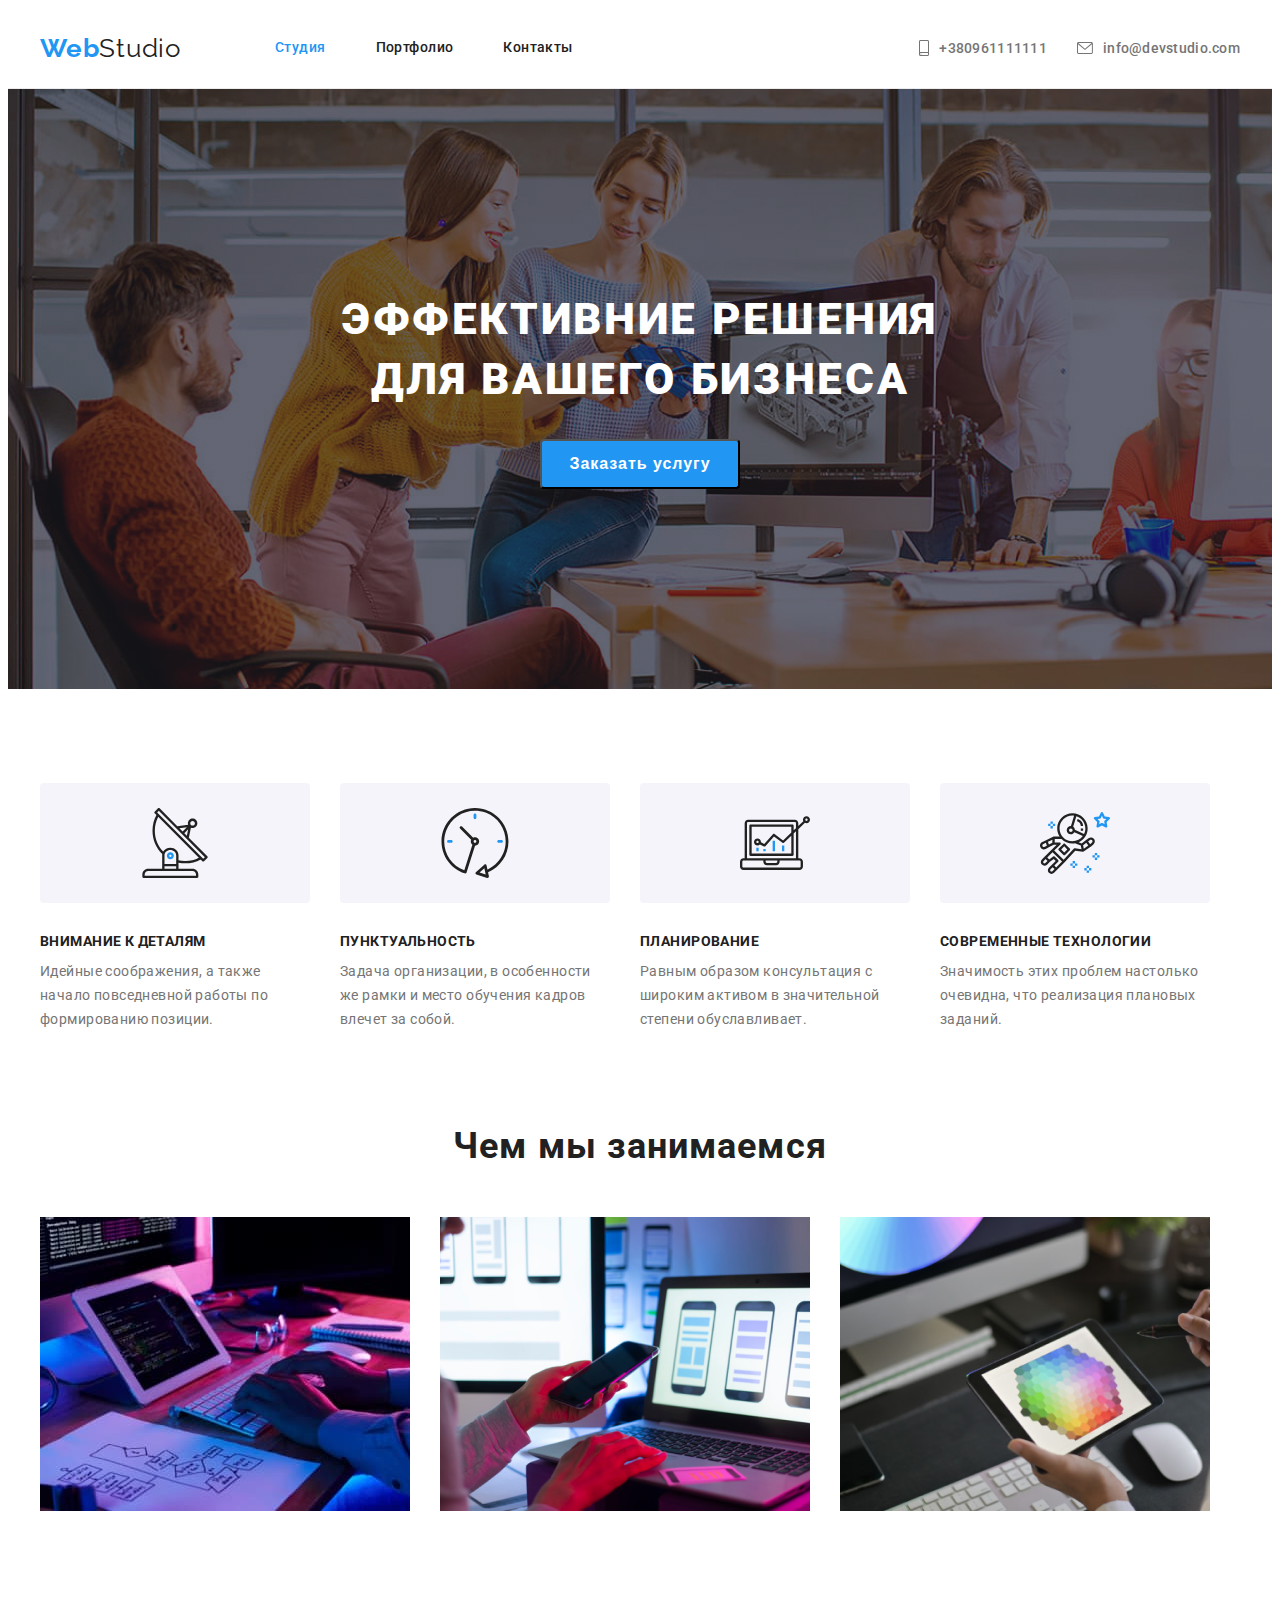
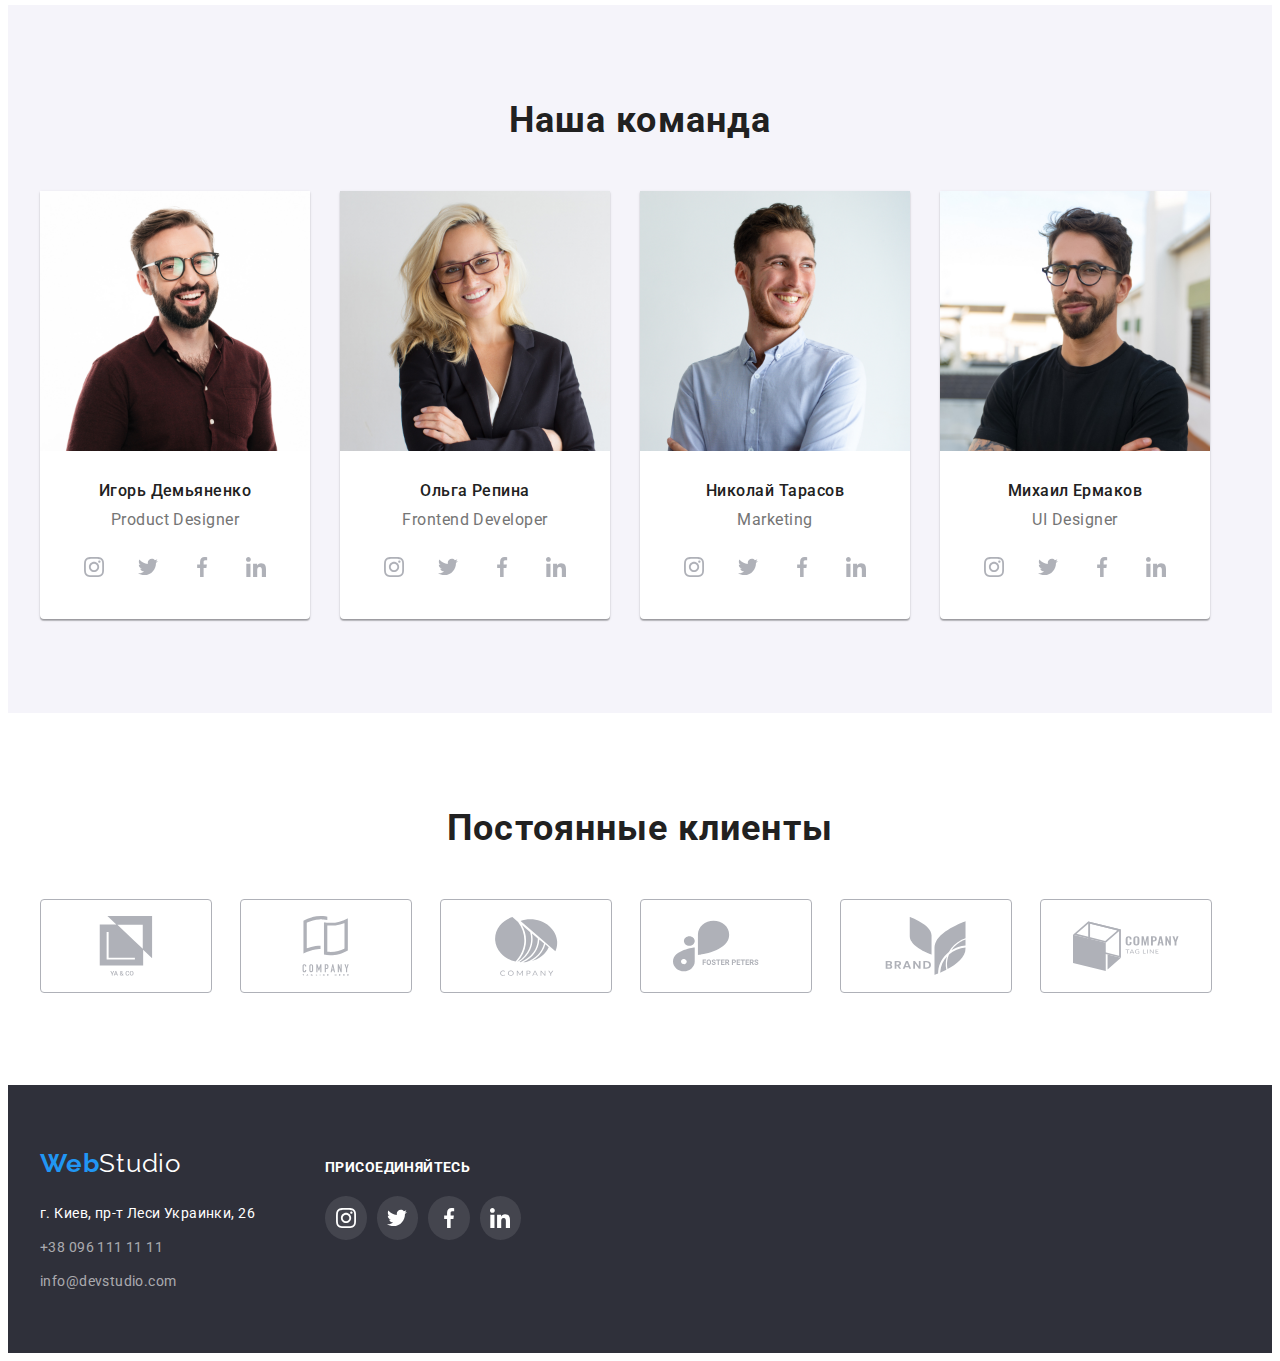
==== commit ccd52658: "homework4" ====
--- a/index.html
+++ b/index.html
@@ -344,58 +344,58 @@
         </div>
       </section>
 
-      <section class="regular-customers">
+      <section class="regular-customers section">
         <div class="container">
 
           <h2 class="vip">Постоянные клиенты</h2>
 
           <ul class="regular-ul">
             <li class="regular-icons">
-              <div class="regular-div">
+              <a href="" class="regular-a">
               <svg class="icon-1">
                 <use href="./images/sprite.svg#icon-1"></use>
               </svg>
-            </div>
-            </li>
-
-            <li class="regular-icons">
-              <div class="regular-div">
-              <svg class="icon-1">
-                <use href="./images/sprite.svg#icon-2"></use>
-              </svg>
-            </div>
-            </li>
-
-            <li class="regular-icons">
-              <div class="regular-div">
-              <svg class="icon-1">
-                <use href="./images/sprite.svg#icon-3"></use>
-              </svg>
-            </div>
-            </li>
-
-            <li class="regular-icons">
-              <div class="regular-div">
-              <svg class="icon-1">
-                <use href="./images/sprite.svg#icon-4"></use>
-              </svg>
-            </div>
-            </li>
-
-            <li class="regular-icons">
-              <div class="regular-div">
-              <svg class="icon-1">
-                <use href="./images/sprite.svg#icon-5"></use>
-              </svg>
-            </div>
-            </li>
-
-            <li class="regular-icons">
-              <div class="regular-div">
-              <svg class="icon-1">
-                <use href="./images/sprite.svg#icon-6"></use>
-              </svg>
-            </div>
+              </a>
+            </li>
+
+            <li class="regular-icons">
+              <a href="" class="regular-a">
+                <svg class="icon-1">
+                  <use href="./images/sprite.svg#icon-2"></use>
+                </svg>
+                </a>
+            </li>
+
+            <li class="regular-icons">
+              <a href="" class="regular-a">
+                <svg class="icon-1">
+                  <use href="./images/sprite.svg#icon-3"></use>
+                </svg>
+                </a>
+            </li>
+
+            <li class="regular-icons">
+              <a href="" class="regular-a">
+                <svg class="icon-1">
+                  <use href="./images/sprite.svg#icon-4"></use>
+                </svg>
+                </a>
+            </li>
+
+            <li class="regular-icons">
+              <a href="" class="regular-a">
+                <svg class="icon-1">
+                  <use href="./images/sprite.svg#icon-5"></use>
+                </svg>
+                </a>
+            </li>
+
+            <li class="regular-icons">
+              <a href="" class="regular-a">
+                <svg class="icon-1">
+                  <use href="./images/sprite.svg#icon-6"></use>
+                </svg>
+                </a>
             </li>
           </ul>
 
--- a/css/styles.css
+++ b/css/styles.css
@@ -270,40 +270,26 @@
 }
 
 .icon-antenna{
-width: 65px;
+width: 70px;
 height: 70px;
-margin-left: 102px;
-margin-right: 102px;
-margin-top: 25px;
-margin-bottom: 25px;
 
 }
 
 .icon-clock{
-width: 66px;
+width: 70px;
 height: 70px;
-margin-left: 101px;
-margin-right: 101px;
-margin-top: 25px;
-margin-bottom: 25px;
 }
 
 .icon-diagram{
 width: 70px;
-height: 53px;
-margin-left: 100px;
-margin-right: 100px;
-margin-top: 33px;
-margin-bottom: 33px;
+height: 70px;
+
 }
 
 .icon-astronaut{
-width: 54px;
-height: 60px;
-margin-left: 100px;
-margin-right: 100px;
-margin-top: 30px;
-margin-bottom: 30px;
+width: 70px;
+height: 70px;
+
 
 }
 
@@ -312,8 +298,19 @@
 padding-bottom: 200px;
 text-align: center;
 background-color: #2F303A;
-background-image: url(../images/Img\(back\).png);
-
+background-image: url(../images/Imgback.jpg);
+max-width: 1600px;
+display: flex;
+align-items: center;
+justify-content: center;
+
+
+background-image: linear-gradient(
+      to right,
+      rgba(47, 48, 58, 0.4),
+      rgba(47, 48, 58, 0.4)
+    ),
+    url(../images/Imgback.jpg);
 }
 
 
@@ -338,10 +335,14 @@
 
 .pluses-icon{
 width: 270px;
+height: 120px;
 margin-right: 30px;
 background-color:  #F5F4FA;
 margin-bottom: 30px;
 border-radius: 4px;
+display: flex;
+align-items: center;
+justify-content: center;
 }
 
 
@@ -446,9 +447,12 @@
 .social-item{
 width: 44px;
 height: 44px;
-margin-right: 10px;
-}
-
+
+}
+
+.social-item:not(:last-child){
+  margin-right: 10px;
+}
 
 .icons-ul{
 display: flex;
@@ -539,35 +543,31 @@
 color: var(--text-primary);
 }
 
-.regular-customers{
-width: 1170px;
-height: 184px;
-margin: 0 auto;
-margin-bottom: 94px;
-
-}
-
+.regular-a{
+  display: flex;
+  width: 170px;
+  height: 92px;
+  border-radius: 4px;
+  border: 1px solid #AFB1B8;
+  align-items: center;
+  justify-content: center;
+  
+}
 .regular-icons{
-margin-right: 30px;
 width: 170px;
 height: 92px;
+}
+.regular-icons:not(:last-child){
+  margin-right: 30px;
 }
 
 .icon-1{
 width: 106px;
 height: 60px;
 fill: #AFB1B8;
-margin-left: 32px;
-margin-top: 16px;
-
-}
-
-.regular-div{ 
-width: 170px;
-height: 92px;
-border-radius: 4px;
-border: 1px solid #AFB1B8;
-}
+
+}
+
 
 .regular-ul{
 display: flex; 
@@ -580,8 +580,8 @@
 }
 
 
-.regular-div:hover,
-.regular-div:focus{
+.regular-a:hover,
+.regular-a:focus{
 border-color: var(--theme-color);
 }
 
@@ -786,7 +786,7 @@
     padding: 6px 22px;
   
     border-radius: 4px;
-    border-color: #f5f4fa;
+    border: 1px solid #F5F4FA;
   
     color: var(--text-primary);
     background-color: #f5f4fa;
@@ -795,6 +795,9 @@
   .buttons-partfolio:focus {
     color: #ffffff;
     background-color: var(--theme-color);
+    border-color: var(--theme-color);
+    box-shadow: 0px 1px 1px rgba(0, 0, 0, 0.12), 0px 4px 4px rgba(0, 0, 0, 0.06),
+      1px 4px 6px rgba(0, 0, 0, 0.16);
   }
   
   .all-photos {
